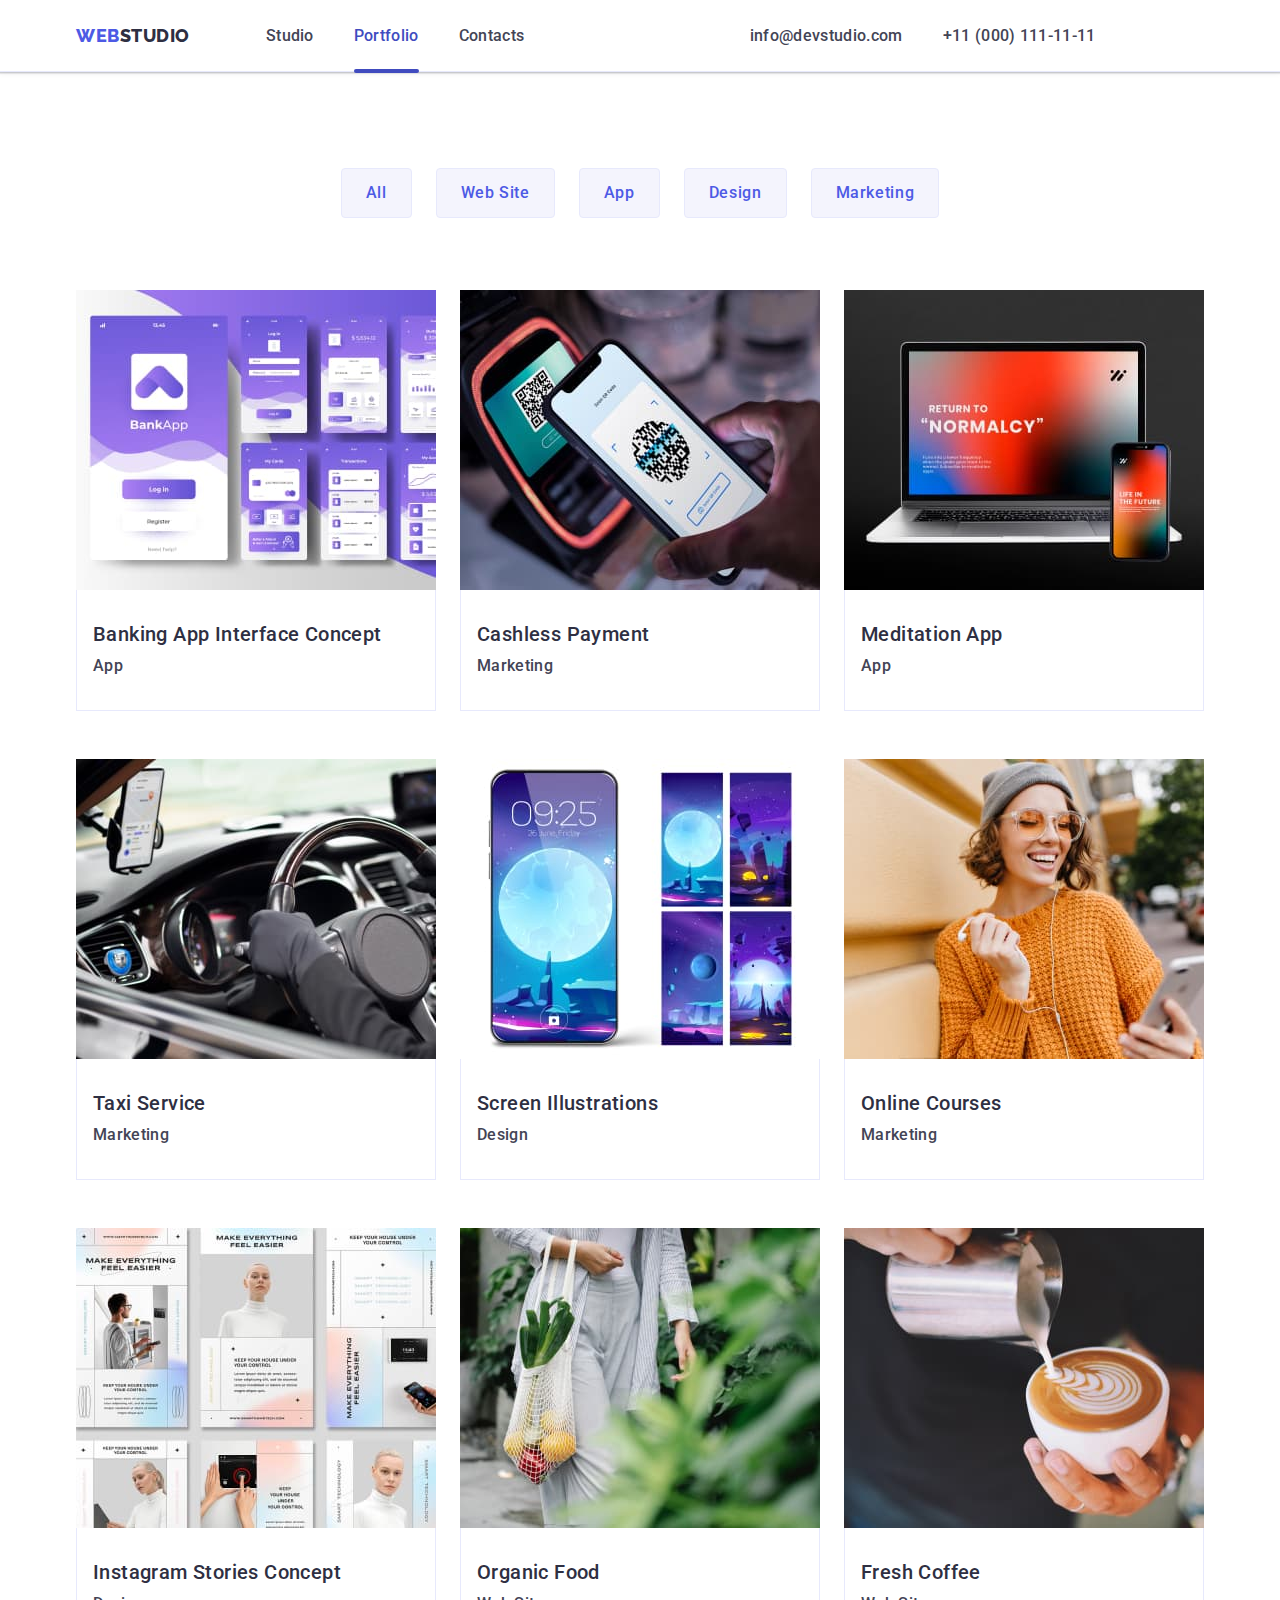
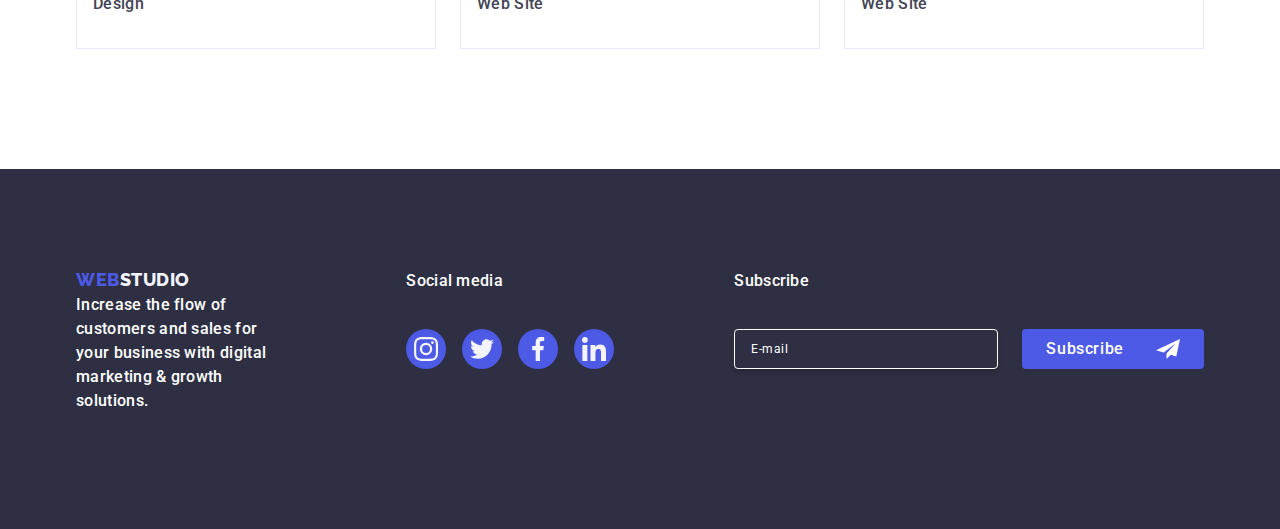
==== portfolio.html @ bc47aa1d "Initial commit" ====
<!DOCTYPE html>
<html lang="en">
  <head>
    <link rel="preconnect" href="https://fonts.googleapis.com" />
    <link rel="preconnect" href="https://fonts.gstatic.com" crossorigin />
    <link
      href="https://fonts.googleapis.com/css2?family=Raleway:wght@800&family=Roboto:wght@400;500;700;900&display=swap"
      rel="stylesheet"
    />

    <link
      rel="stylesheet"
      href="https://cdnjs.cloudflare.com/ajax/libs/modern-normalize/2.0.0/modern-normalize.min.css"
      integrity="sha512-4xo8blKMVCiXpTaLzQSLSw3KFOVPWhm/TRtuPVc4WG6kUgjH6J03IBuG7JZPkcWMxJ5huwaBpOpnwYElP/m6wg=="
      crossorigin="anonymous"
      referrerpolicy="no-referrer"
    />
    <link rel="stylesheet" href="css/style.css" />
    <meta charset="UTF-8" />
    <meta name="viewport" content="width=device-width, initial-scale=1.0" />
    <title>Portfolio</title>
  </head>
  <body>
    <header class="head">
      <div class="headercontainer container">
        <nav class="headernav">
          <a class="logo link" href="index.html"
            >WEB<span class="logospan">Studio</span></a
          >
          <ul class="list">
            <li><a href="./index.html" class="navlink link">Studio</a></li>
            <li>
              <a href="./portfolio.html" class="navlink link active">
                Portfolio</a
              >
            </li>
            <li><a href="" class="navlink link">Contacts</a></li>
          </ul>
        </nav>
        <address class="adress">
          <ul class="list">
            <li>
              <a href="mailto:info@devstudio.com" class="adreslink link"
                >info@devstudio.com</a
              >
            </li>
            <li>
              <a href="tel:11(000)1111111" class="adreslink link"
                >+11 (000) 111-11-11</a
              >
            </li>
          </ul>
        </address>
      </div>
    </header>
    <main>
      <section class="portfolio">
        <div class="container">
          <h1 class="visually-hidden">PORTFOLIO</h1>
          <ul class="list">
            <li><button class="btn" type="button">All</button></li>
            <li><button class="btn" type="button">Web Site</button></li>
            <li><button class="btn" type="button">App</button></li>
            <li><button class="btn" type="button">Design</button></li>
            <li><button class="btn" type="button">Marketing</button></li>
          </ul>

          <ul class="portfoliolist">
            <li class="portfolioitem">
              <a class="link" href="">
                <div class="overlaytext">
                  <img
                    src="./images/portfolio1.jpg"
                    alt="Mockup Banking App Interface "
                    width="360"
                    height="300"
                  />
                  <p class="paragraph">
                    14 Stylish and User-Friendly App Design Concepts · Task
                    Manager App · Calorie Tracker App · Exotic Fruit Ecommerce
                    App · Cloud Storage App
                  </p>
                </div>
                <div class="portfoliodescription">
                  <h2 class="headertwo">Banking App Interface Concept</h2>
                  <p class="paragraph">App</p>
                </div>
              </a>
            </li>
            <li class="portfolioitem">
              <a class="link" href="">
                <div class="overlaytext">
                  <img
                    src="./images/Portfolio2.jpg"
                    alt="mobile payment terminal"
                    width="360"
                    height="300"
                  />
                  <p class="paragraph">
                    14 Stylish and User-Friendly App Design Concepts · Task
                    Manager App · Calorie Tracker App · Exotic Fruit Ecommerce
                    App · Cloud Storage App
                  </p>
                </div>
                <div class="portfoliodescription">
                  <h2 class="headertwo">Cashless Payment</h2>
                  <p class="paragraph">Marketing</p>
                </div>
              </a>
            </li>
            <li class="portfolioitem">
              <a class="link" href="">
                <div class="overlaytext">
                  <img
                    src="./images/portfolio3.jpg"
                    alt="Mokup application on laptop and mobile phone"
                    width="360"
                    height="300"
                  />
                  <p class="paragraph">
                    14 Stylish and User-Friendly App Design Concepts · Task
                    Manager App · Calorie Tracker App · Exotic Fruit Ecommerce
                    App · Cloud Storage App
                  </p>
                </div>
                <div class="portfoliodescription">
                  <h2 class="headertwo">Meditation App</h2>
                  <p class="paragraph">App</p>
                </div>
              </a>
            </li>
            <li class="portfolioitem">
              <a class="link" href="">
                <div class="overlaytext">
                  <img
                    src="./images/portfolio4.jpg"
                    alt="interior of taxi car"
                    width="360"
                    height="300"
                  />
                  <p class="paragraph">
                    14 Stylish and User-Friendly App Design Concepts · Task
                    Manager App · Calorie Tracker App · Exotic Fruit Ecommerce
                    App · Cloud Storage App
                  </p>
                </div>
                <div class="portfoliodescription">
                  <h2 class="headertwo">Taxi Service</h2>
                  <p class="paragraph">Marketing</p>
                </div>
              </a>
            </li>
            <li class="portfolioitem">
              <a class="link" href="">
                <div class="overlaytext">
                  <img
                    src="./images/portfolio5.jpg"
                    alt="Mokcup 5 ilustrations on mobile phone"
                    width="360"
                    height="300"
                  />
                  <p class="paragraph">
                    14 Stylish and User-Friendly App Design Concepts · Task
                    Manager App · Calorie Tracker App · Exotic Fruit Ecommerce
                    App · Cloud Storage App
                  </p>
                </div>
                <div class="portfoliodescription">
                  <h2 class="headertwo">Screen Illustrations</h2>
                  <p class="paragraph">Design</p>
                </div>
              </a>
            </li>
            <li class="portfolioitem">
              <a class="link" href="">
                <div class="overlaytext">
                  <img
                    src="./images/portfolio6.jpg"
                    alt="Optymistic woman in orange sweater looking on mobile phone screen outside"
                    width="360"
                    height="300"
                  />
                  <p class="paragraph">
                    14 Stylish and User-Friendly App Design Concepts · Task
                    Manager App · Calorie Tracker App · Exotic Fruit Ecommerce
                    App · Cloud Storage App
                  </p>
                </div>
                <div class="portfoliodescription">
                  <h2 class="headertwo">Online Courses</h2>
                  <p class="paragraph">Marketing</p>
                </div>
              </a>
            </li>
            <li class="portfolioitem">
              <a class="link" href="">
                <div class="overlaytext">
                  <img
                    src="./images/portfolio7.jpg"
                    alt="6 scrren shots examples of Instagram stories"
                    width="360"
                    height="300"
                  />
                  <p class="paragraph">
                    14 Stylish and User-Friendly App Design Concepts · Task
                    Manager App · Calorie Tracker App · Exotic Fruit Ecommerce
                    App · Cloud Storage App
                  </p>
                </div>
                <div class="portfoliodescription">
                  <h2 class="headertwo">Instagram Stories Concept</h2>
                  <p class="paragraph">Design</p>
                </div>
              </a>
            </li>
            <li class="portfolioitem">
              <a class="link" href="">
                <div class="overlaytext">
                  <img
                    src="./images/portfolio8.jpg"
                    alt="Woman carries fruits and vegetables in basket"
                    width="360"
                    height="300"
                  />
                  <p class="paragraph">
                    14 Stylish and User-Friendly App Design Concepts · Task
                    Manager App · Calorie Tracker App · Exotic Fruit Ecommerce
                    App · Cloud Storage App
                  </p>
                </div>
                <div class="portfoliodescription">
                  <h2 class="headertwo">Organic Food</h2>
                  <p class="paragraph">Web Site</p>
                </div>
              </a>
            </li>
            <li class="portfolioitem">
              <a class="link" href="">
                <div class="overlaytext">
                  <img
                    src="./images/portfolio9.jpg"
                    alt="Someone is pouring milk into coffe cup"
                    width="360"
                    height="300"
                  />
                  <p class="paragraph">
                    14 Stylish and User-Friendly App Design Concepts · Task
                    Manager App · Calorie Tracker App · Exotic Fruit Ecommerce
                    App · Cloud Storage App
                  </p>
                </div>
                <div class="portfoliodescription">
                  <h2 class="headertwo">Fresh Coffee</h2>
                  <p class="paragraph">Web Site</p>
                </div>
              </a>
            </li>
          </ul>
        </div>
      </section>
    </main>
    <footer class="footer">
      <div class="footercontainer container">
        <div class="footerleft">
          <a href="index.html" class="logo link"
            >WEB<span class="logospan">Studio</span></a
          >

          <p class="paragraph">
            Increase the flow of customers and sales for your business with
            digital marketing & growth solutions.
          </p>
        </div>
        <div class="footerright">
          <p class="paragraph">Social media</p>
          <ul class="socialicons">
            <li class="socialicon">
              <a class="sociallink" href="">
                <svg class="svgproperties" width="24" height="24">
                  <use href="./images/icons.svg#icon-instagram-2"></use>
                </svg>
              </a>
            </li>
            <li class="socialicon">
              <a class="sociallink" href="">
                <svg class="svgproperties" width="24" height="24">
                  <use href="./images/icons.svg#icon-twitter-1"></use>
                </svg>
              </a>
            </li>
            <li class="socialicon">
              <a class="sociallink" href="">
                <svg class="svgproperties" width="24" height="24">
                  <use href="./images/icons.svg#icon-facebook-1"></use>
                </svg>
              </a>
            </li>
            <li class="socialicon">
              <a class="sociallink" href="">
                <svg class="svgproperties" width="24" height="24">
                  <use href="./images/icons.svg#icon-linkedin-1"></use>
                </svg>
              </a>
            </li>
          </ul>
        </div>
        <div class="footersubscribe">
          <p class="paragraph">Subscribe</p>
          <form class="subscribebox">
            <label class="subscribefooterlabel">
              <input
                type="email"
                name="email"
                class="textbox"
                placeholder="E-mail"
                required
              />
            </label>
            <button type="submit" class="herobutton">
              Subscribe
              <svg class="svgproperties" width="24" height="24">
                <use href="./images/icons.svg#icon-send"></use>
              </svg>
            </button>
          </form>
        </div>
      </div>
    </footer>
  </body>
</html>
---- css/style.css ----
@import "normalize.css";
/* GLOBAL */
* {
  padding: 0;
  margin: 0;
}

:root {
  --text-color: #434455;
  --background-color: #ffffff;
  --logo-color: #4d5ae5;
  --logo-span-color: #2e2f42;
  --footer-text: #f4f4fd;
  --borderbuttoncolor: #e7e9fc;
  --linkiconcolor: #8e8f99;
  --span-checked-background: #404bbf;
}

body {
  /* display: block; */
  font-family: "Roboto", sans-serif;
  font-size: 16px;
  font-weight: 500;
  line-height: 24px;
  color: rgba(46, 47, 66, 1);
}
.container {
  width: 1158px;
  margin: 0 auto;
  padding: 0 15px;
}
.list {
  list-style: none;
  display: flex;
  gap: 24px;
}

.link {
  text-decoration: none;
}
img {
  display: block;
}

.visually-hidden {
  position: absolute;
  width: 1px;
  height: 1px;
  margin: -1px;
  border: 0;
  padding: 0;

  white-space: nowrap;
  clip-path: inset(100%);
  clip: rect(0 0 0 0);
  overflow: hidden;
}

/* HEADER */
.head {
  display: flex;
  align-items: center;
  justify-content: center;
  border-bottom: 1px solid #e7e9fc;
  height: 72px;
  /* padding: 31px 0; */
  box-shadow: 0px 2px 1px rgba(46, 47, 66, 0.08),
    0px 1px 1px rgba(46, 47, 66, 0.16), 0px 1px 6px rgba(46, 47, 66, 0.08);
}
.logo {
  font-family: "Raleway", sans-serif;
  font-weight: 800;
  font-size: 18px;
  line-height: 1.17;
  letter-spacing: 0.03em;
  text-transform: uppercase;
  color: var(--logo-color);
  margin-right: 76px;
}

.link:hover,
.link:focus {
  color: #404bbf;
}

.logospan {
  color: var(--logo-span-color);
}

.navlink {
  position: relative;
  font-weight: 500;
  font-size: 16px;
  line-height: 1.5;
  letter-spacing: 0.02em;
  color: var(--text-color);
  padding: 24px 0;
  transition: color 250ms cubic-bezier(0.4, 0, 0.2, 1);
}

.active {
  color: #404bbf;
}
.active::after {
  position: absolute;
  content: "";
  left: 0;
  bottom: -4px;
  height: 4px;
  background-color: #404bbf;
  border-radius: 2px;
  width: 100%;
}

.adreslink {
  font-size: 16px;
  line-height: 1.5;
  letter-spacing: 0.02em;
  color: var(--text-color);
  transition: color 250ms cubic-bezier(0.4, 0, 0.2, 1);
}

.head .adress {
  font-style: normal;
}
/* HEADER--placing */
.headercontainer {
  display: flex;
  gap: 20%;
}
.headernav {
  display: flex;
  align-items: center;
}
.headernav .list {
  display: flex;
  gap: 40px;
}
.adress .list {
  display: flex;
  gap: 40px;
}

/* HERO SECTION */
.herosection {
  /* background-color: var(--logo-span-color); */
  background-image: linear-gradient(
      rgba(46, 47, 66, 0.7),
      rgba(46, 47, 66, 0.7)
    ),
    url(../images/herosection.jpg);
  padding: 188px 0;
  max-width: 1440px;
  background-repeat: no-repeat;
  background-position: center;
  background-size: cover;
  margin: 0 auto;
  height: 600px;
}
.herosection .container {
  display: flex;
  flex-direction: column;
  justify-content: center;
  align-items: center;
  gap: 20px;
}
.mainheader {
  font-size: 56px;
  line-height: 1.07;
  text-align: center;
  letter-spacing: 0.02em;
  color: #ffffff;
  max-width: 496px;
}

.herobutton {
  display: block;
  background-color: var(--logo-color);
  font-family: "Roboto", sans-serif;
  color: #ffffff;
  cursor: pointer;
  font-size: 16px;
  font-weight: 500;
  line-height: 1.5;
  letter-spacing: 0.04em;
  min-width: 169px;
  height: 56px;
  border: none;
  border-radius: 4px;
  transition: background-color 250ms cubic-bezier(0.4, 0, 0.2, 1);
}

.herobutton:hover,
.herobutton:focus {
  background-color: #404bbf;
}

/* SECTION1 */
.featuressection {
  padding: 120px 0;
}

.featuressection .listitem {
  /* border: 1px solid red; */
  width: calc((100% - 72px) / 4);
}

.icon {
  background-color: #f4f4fd;
  display: flex;
  justify-content: center;
  align-items: center;
  height: 112px;
  border-radius: 4px;
  margin-bottom: 8px;
}

.headerthree {
  font-weight: 500;
  font-size: 20px;
  line-height: 1.2;
  letter-spacing: 0.02em;
  color: var(--logo-span-color);
  margin-bottom: 8px;
}

.paragraph {
  font-size: 16px;
  line-height: 1.5;
  letter-spacing: 0.02em;
  color: var(--text-color);
}

/* SECTION2 */
.skillssection {
  padding-bottom: 120px;
}

.skillssection .listitem {
  width: calc((100% - 48px) / 3);
}
.headertwo {
  font-size: 36px;
  line-height: 1.11;
  text-align: center;
  letter-spacing: 0.02em;
  text-transform: capitalize;
  color: var(--logo-span-color);
  margin-bottom: 72px;
}

/* SECTION3 */
.ourteamsection {
  background-color: #f4f4fd;
  padding: 120px 0;
}

.teammember {
  background-color: #ffffff;
  width: calc((100% - 72px) / 4);
  border-radius: 0px 0px 4px 4px;
  box-shadow: 0px 1px 6px rgba(46, 47, 66, 0.08),
    0px 1px 1px rgba(46, 47, 66, 0.16), 0px 2px 1px rgba(46, 47, 66, 0.08);
}

.memberdescription {
  padding: 32px 16px;
  /* width: 100%; */
}
.memberdescription .headerthree {
  text-align: center;
  margin-bottom: 8px;
}

.memberdescription .paragraph {
  text-align: center;
}

.memberdescription .socialicons {
  list-style: none;
  display: flex;
  gap: 24px;
  justify-content: center;
  padding: 20px 0 0 0;
}

.socialicons .socialicon {
  width: 40px;
  height: 40px;
}

.sociallink {
  /* border: 1px solid red; */
  width: 100%;
  height: 100%;
  background-color: var(--logo-color);
  border-radius: 50%;
  display: flex;
  justify-content: center;
  align-items: center;
  transition: background-color 250ms cubic-bezier(0.4, 0, 0.2, 1);
}

.sociallink:hover,
.sociallink:focus {
  background-color: #404bbf;
}

.svgproperties {
  fill: #f4f4fd;
}

/* SECTION 5 CUSTOMERS */
.customers {
  padding: 120px 0;
}

.customer {
  height: 88px;
  width: calc((100% - 120px) / 6);
}

.customerlink {
  width: 100%;
  height: 100%;
  border: 1px solid #8e8f99;
  border-radius: 4px;
  display: flex;
  justify-content: center;
  align-items: center;
  color: var(--linkiconcolor);
  transition: border-color 250ms cubic-bezier(0.4, 0, 0.2, 1),
    color 250ms cubic-bezier(0.4, 0, 0.2, 1);
}

.customerlink:hover,
.customerlink:focus {
  border-color: #404bbf;
  color: #404bbf;
}

.customer .svgproperties {
  fill: currentColor;
}

/* FOOTER */
.footer {
  background-color: var(--logo-span-color);
  padding: 100px 0;
}

.footercontainer {
  display: flex;
  align-items: baseline;
}

.footerleft,
.footerright {
  margin-right: 120px;
}
.footer .socialicons {
  list-style: none;
  display: flex;
  gap: 16px;
  justify-content: center;
  padding: 20px 0 0 0;
}

.footer .sociallink {
  display: flex;
  /* display: inline-block;
  margin-bottom: 16px; */
  transition: background-color 250ms cubic-bezier(0.4, 0, 0.2, 1);
}

.footer .sociallink:hover,
.footer .sociallink:focus {
  background-color: #31d0aa;
}

.footer .paragraph {
  max-width: 264px;
  color: var(--background-color);
  margin-bottom: 16px;
}

.footer .logospan {
  color: #f4f4fd;
}

/* FOOTER SUBSCRIBE SECTION */
.subscribebox {
  display: flex;
  gap: 24px;
  padding: 20px 0 0 0;
}
/* .subscribefooterlabel {
  display: flex;
  gap: 24px;
} */

.subscribefooterlabel .textbox {
  gap: 24px;
  width: 264px;
  height: 40px;
  flex-shrink: 0;
  border-radius: 4px;
  border: 1px solid #ffffff;
  border-radius: 4px;
  box-shadow: 0px 4px 4px 0px rgba(0, 0, 0, 0.15);
  background-color: transparent;
  color: #ffffff;
  font-size: 12px;
  line-height: 1.5;
  letter-spacing: 0.04em;
  padding-left: 16px;
  box-shadow: 0px 4px 4px 0px rgba(0, 0, 0, 0.15);
}

.subscribebox .textbox::placeholder {
  color: #ffffff;
}

.subscribebox .textbox:focus {
  border: 1px solid var(--background-color);
  outline: none;
}

.subscribebox .herobutton {
  min-width: 165px;
  height: 40px;
  display: flex;
  justify-content: center;
  align-items: center;
  gap: 16px;
  padding: 8px 24px;
}

.subscribebox .herobutton .svgproperties {
  margin-left: 16px;
}
/* PORTFOLIO */
.portfolio {
  padding: 96px 0 120px 0;
}

.portfolio .list {
  list-style: none;
  justify-content: center;
  gap: 24px;
  margin-bottom: 72px;
}

.portfoliolist {
  display: flex;
  justify-content: center;
  list-style: none;
  flex-wrap: wrap;
  column-gap: 24px;
  row-gap: 48px;
}
.portfolioitem {
  width: calc((100% - 48px) / 3);
}

.portfoliolist .link {
  display: block;
  transition: box-shadow 250ms cubic-bezier(0.4, 0, 0.2, 1);
}

.portfoliolist .link:hover,
.portfoliolist .link:focus {
  box-shadow: 0px 1px 6px rgba(46, 47, 66, 0.08),
    0px 1px 1px rgba(46, 47, 66, 0.16), 0px 2px 1px rgba(46, 47, 66, 0.08);
  transform: translateY(0%);
}

.portfoliodescription {
  padding: 32px 16px;
  border: 1px solid #e7e9fc;
  border-top: none;
}

.portfoliolist .headertwo {
  font-weight: 500;
  font-size: 20px;
  line-height: 1.2;
  letter-spacing: 0.02em;
  color: var(--logo-span-color);
  text-align: left;
  margin-bottom: 8px;
}

.btn {
  background-color: var(--footer-text);
  color: var(--logo-color);
  cursor: pointer;
  font-size: 16px;
  font-weight: 500;
  font-family: "Roboto", sans-serif;
  line-height: 1.5;
  letter-spacing: 0.04em;
  padding: 12px 24px;
  border: 1px solid var(--borderbuttoncolor);
  border-radius: 4px;
  transition: color 250ms cubic-bezier(0.4, 0, 0.2, 1),
    background-color 250ms cubic-bezier(0.4, 0, 0.2, 1),
    border-color 250ms cubic-bezier(0.4, 0, 0.2, 1),
    box-shadow 250ms cubic-bezier(0.4, 0, 0.2, 1);
}

.btn:hover,
.btn:focus {
  border: 1px solid transparent;
  background-color: #404bbf;
  color: #ffffff;
  box-shadow: 0px 3px 1px rgba(0, 0, 0, 0.1), 0px 2px 1px rgba(0, 0, 0, 0.08),
    0px 2px 2px rgba(0, 0, 0, 0.12);
}

/* PORTFOLIO --- OVERLAY TEXT */
.overlaytext {
  position: relative;
  overflow: hidden;
}

.overlaytext .paragraph {
  position: absolute;
  top: 0;
  left: 0;
  padding: 40px 32px;
  background-color: #4d5ae5;
  width: 100%;
  height: 100%;
  color: var(--footer-text);
  opacity: 0.9;
  transform: translatey(100%);
  transition: transform 250ms cubic-bezier(0.4, 0, 0.2, 1);
}

.portfolioitem .link:hover .paragraph,
.portfolioitem .link:focus .paragraph {
  transform: translatey(0);
}

/* MODAL */
.is-hidden {
  visibility: hidden;
  opacity: 0;
  pointer-events: none;
}

.backdrop {
  position: fixed;
  height: 100vh;
  width: 100vw;
  top: 0;
  left: 0;
  /* display: flex;
  justify-content: center;
  align-items: center; */
  background-color: rgba(46, 47, 66, 0.4);
  transition: opacity 250ms cubic-bezier(0.4, 0, 0.2, 1),
    visibility 250ms cubic-bezier(0.4, 0, 0.2, 1);
}

.modal {
  position: absolute;
  top: 50%;
  left: 50%;
  transform: translate(-50%, -50%) scale(1);
  min-height: 584px;
  background: #fcfcfc;
  width: 408px;
  border-radius: 4px;
  box-shadow: 0px 1px 1px rgba(0, 0, 0, 0.14), 0px 1px 3px rgba(0, 0, 0, 0.12),
    0px 2px 1px rgba(0, 0, 0, 0.2);
  transition: transform 250ms cubic-bezier(0.4, 0, 0.2, 1);
  padding: 72px 24px 24px 24px;
}

.modal .modalcontainer {
  margin-bottom: 8px;
}
.modal .paragraph {
  font-weight: 500;
  color: var(--logo-span-color);
  margin-bottom: 16px;
  text-align: center;
}
.closemodal {
  position: absolute;
  top: 24px;
  right: 24px;
  width: 24px;
  height: 24px;
  border-radius: 50%;
  border: 1px solid rgba(0, 0, 0, 0.1);
  display: flex;
  justify-content: center;
  align-items: center;
  background-color: #e7e9fc;
  cursor: pointer;
  transition: background-color 250ms cubic-bezier(0.4, 0, 0.2, 1),
    border 250ms cubic-bezier(0.4, 0, 0.2, 1);
}

.closemodal .svgproperties {
  transition: fill 250ms cubic-bezier(0.4, 0, 0.2, 1);
  fill: var(--logo-span-color);
}

.closemodal:hover .svgproperties,
.closemodal:focus .svgproperties {
  fill: #ffffff;
}

.closemodal:hover,
.closemodal:focus {
  background-color: #404bbf;
  border: none;
}

/* .form {
  display: flex;
  flex-direction: column;
  gap: 116px;
} */

/* .form-group {
  display: flex;
  flex-direction: column;
  gap: 8px;
  border: none;
} */

/* INPUT TEXT BOX AND LABELS */

.textboxlabelgroup {
  margin-bottom: 8px;
}

.form-label {
  display: block;
  gap: 4px;
  width: 360px;
  color: var(--linkiconcolor);
  font-family: Roboto;
  font-size: 12px;
  font-style: normal;
  font-weight: 400;
  letter-spacing: 0.04em;
  line-height: 1.17;
  margin-bottom: 4px;
}

.textboxiconcontainer {
  /* border: 1px solid red; */
  position: relative;
}
.textbox {
  width: 100%;
  height: 40px;
  border-radius: 4px;
  border: 1px solid rgba(46, 47, 66, 0.4);
  padding-left: 38px;
  background-color: transparent;
  outline: transparent;
  transition: border-color 250ms cubic-bezier(0.4, 0, 0.2, 1);
}

.inputicon {
  position: absolute;
  top: 50%;
  left: 16px;
  transform: translateY(-50%);
  transition: fill 250ms cubic-bezier(0.4, 0, 0.2, 1);
}

.textboxiconcontainer:focus-within {
  fill: #4d5ae5;
}

.textbox:focus {
  /* border: 1px solid var(--logo-color); */
  border-color: #4d5ae5;
  outline: none;
}
.textareacontainer {
  margin-bottom: 16px;
}

.textareacontainer .modalcomment {
  padding: 8px 16px;
  width: 100%;
  height: 120px;
  border-radius: 4px;
  border: 1px solid rgba(46, 47, 66, 0.4);
  color: rgba(46, 47, 66, 0.4);
  font-size: 12px;
  line-height: 1.17;
  letter-spacing: 0.04em;
  background-color: transparent;
  outline: transparent;
  resize: none;
  transition: border-color 250ms cubic-bezier(0.4, 0, 0.2, 1);
}

.textareacontainer .modalcomment:focus {
  border-color: #4d5ae5;
  outline: none;
}

.checkboxcontainer {
  margin-bottom: 24px;
}
.checkboxlabel {
  display: block;
  gap: 8px;
  color: var(--linkiconcolor);
  font-family: Roboto;
  font-size: 12px;
  font-style: normal;
  font-weight: 400;
  line-height: 1.17;
  letter-spacing: 0.04em;
}

.checkboxlabel .link {
  color: var(--logo-color);
}

.checkboxspan {
  width: 16px;
  height: 16px;
  border: 1px solid rgba(46, 47, 66, 0.4);
  border-radius: 2px;
  transition: background-color 250ms cubic-bezier(0.4, 0, 0.2, 1),
    border 250ms cubic-bezier(0.4, 0, 0.2, 1),
    fill 250ms cubic-bezier(0.4, 0, 0.2, 1);
  display: inline-flex;
  align-items: center;
  justify-content: center;
  fill: transparent;
}

.checkboxinput:checked + .checkboxlabel .checkboxspan {
  background-color: var(--span-checked-background);
  border: none;
  fill: var(--footer-text);
}

.modal .herobutton {
  margin: 0 auto;
}
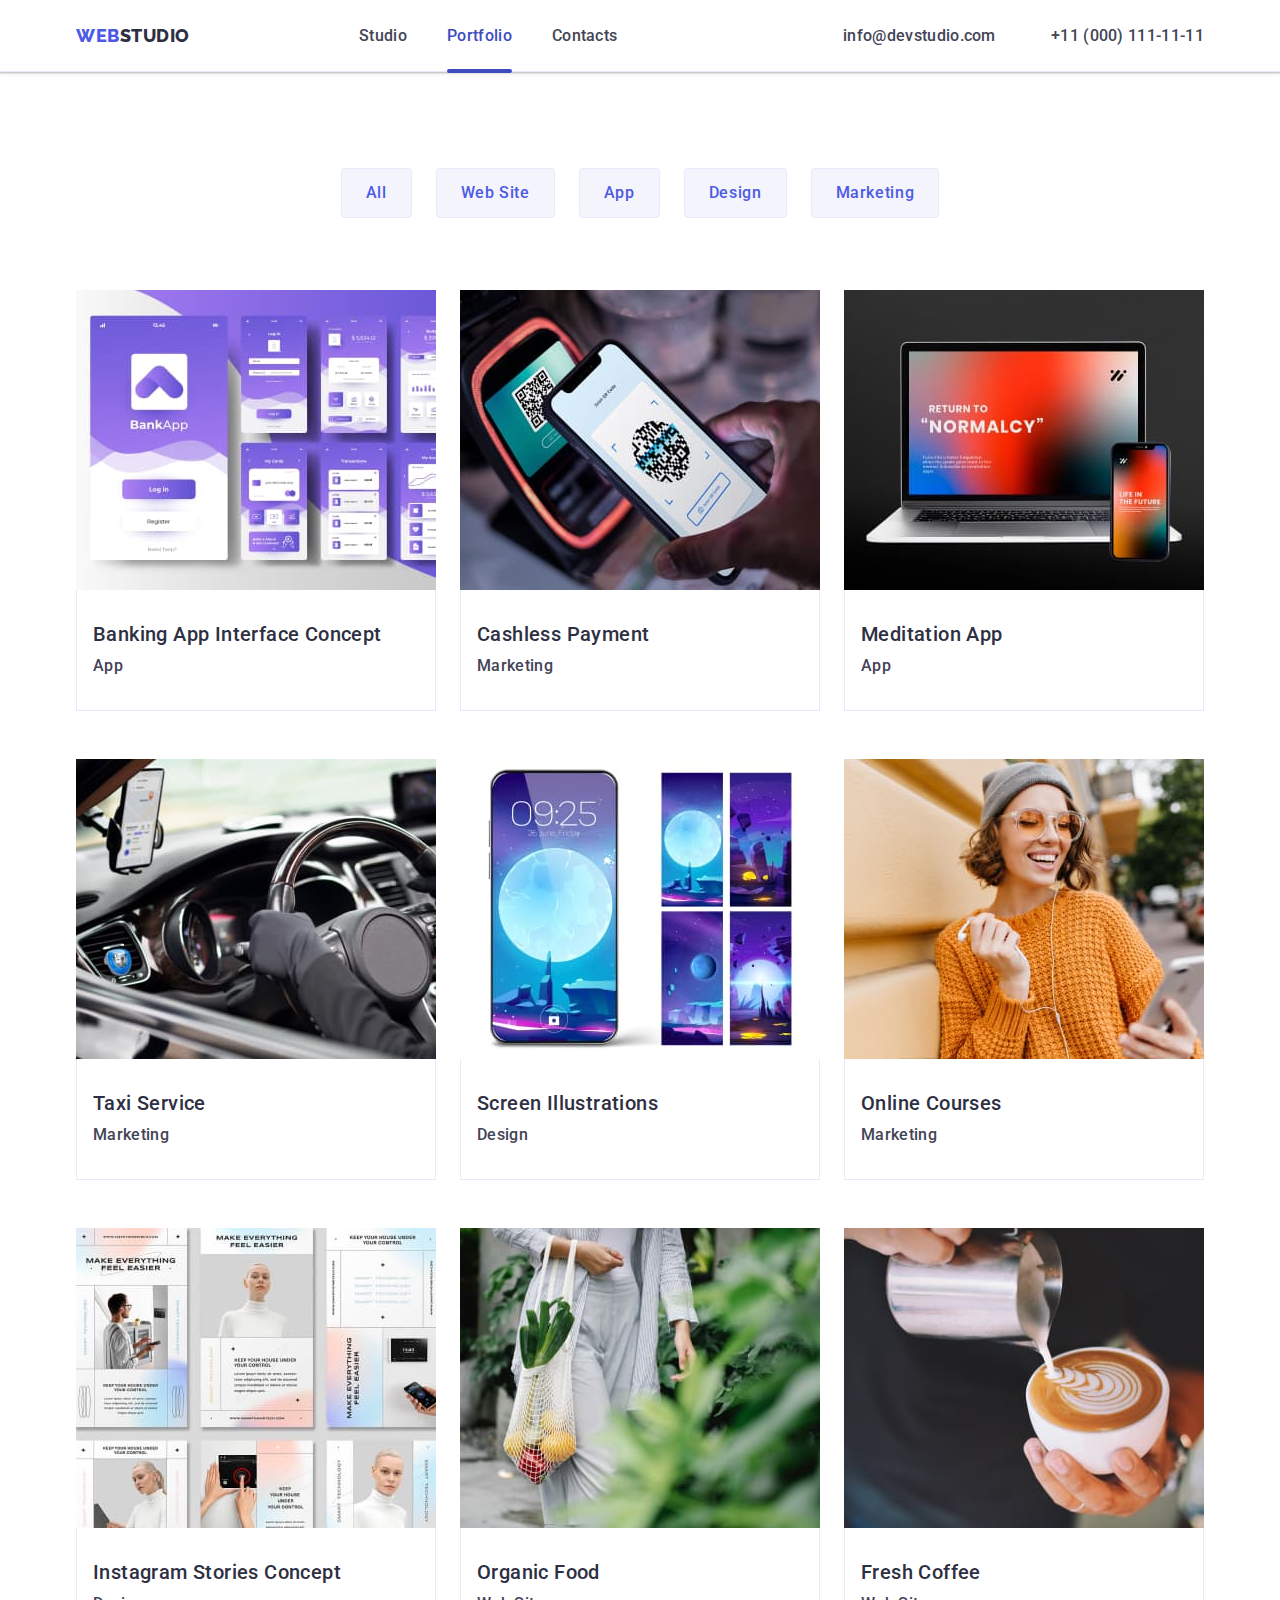
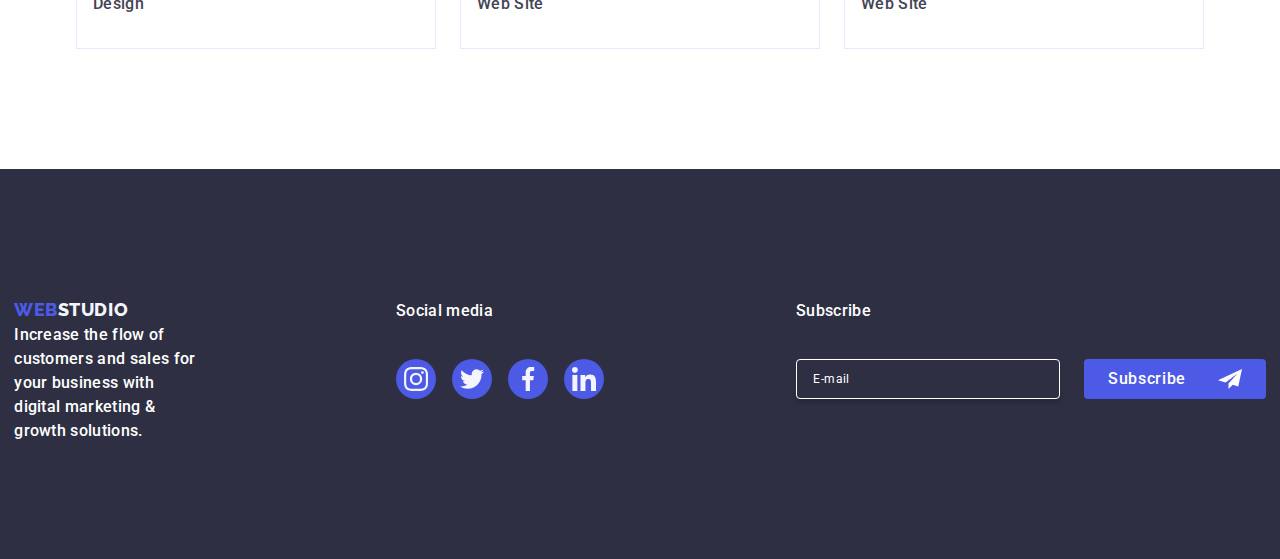
==== commit 0c5c3278: "portfolio" ====
--- a/portfolio.html
+++ b/portfolio.html
@@ -27,6 +27,28 @@
           <a class="logo link" href="index.html"
             >WEB<span class="logospan">Studio</span></a
           >
+
+          <!-- MOBILE MENU HAMBURGER OPEN -->
+          <button
+            class="menu-toggle js-open-menu"
+            aria-expanded="false"
+            aria-controls="mobile-menu"
+          >
+            <svg
+              width="24"
+              height="24"
+              fill="currentColor"
+              viewBox="0 0 20 20"
+              xmlns="http://www.w3.org/2000/svg"
+            >
+              <path
+                fill-rule="evenodd"
+                d="M3 5a1 1 0 011-1h12a1 1 0 110 2H4a1 1 0 01-1-1zM3 10a1 1 0 011-1h12a1 1 0 110 2H4a1 1 0 01-1-1zM3 15a1 1 0 011-1h12a1 1 0 110 2H4a1 1 0 01-1-1z"
+                clip-rule="evenodd"
+              ></path>
+            </svg>
+          </button>
+          <!-- MOBILE MENU CLOSE -->
           <ul class="list">
             <li><a href="./index.html" class="navlink link">Studio</a></li>
             <li>
@@ -326,5 +348,75 @@
         </div>
       </div>
     </footer>
+    <div class="menu-container js-menu-container" id="mobile-menu">
+      <button class="menu-toggle js-close-menu">
+        <svg
+          fill="currentColor"
+          viewBox="0 0 20 20"
+          xmlns="http://www.w3.org/2000/svg"
+          width="24"
+          height="24"
+        >
+          <path
+            fill-rule="evenodd"
+            d="M4.293 4.293a1 1 0 011.414 0L10 8.586l4.293-4.293a1 1 0 111.414 1.414L11.414 10l4.293 4.293a1 1 0 01-1.414 1.414L10 11.414l-4.293 4.293a1 1 0 01-1.414-1.414L8.586 10 4.293 5.707a1 1 0 010-1.414z"
+            clip-rule="evenodd"
+          ></path>
+        </svg>
+      </button>
+
+      <ul class="mobile-menu">
+        <li><a href="./index.html" class="link active">Studio</a></li>
+        <li><a href="./portfolio.html" class="link">Portfolio</a></li>
+        <li><a href="" class="link">Contacts</a></li>
+      </ul>
+      <div class="mobiledown">
+        <address class="adress">
+          <ul class="list">
+            <li>
+              <a href="mailto:info@devstudio.com" class="adreslink link"
+                >info@devstudio.com</a
+              >
+            </li>
+            <li>
+              <a href="tel:11(000)1111111" class="adreslink link"
+                >+11 (000) 111-11-11</a
+              >
+            </li>
+          </ul>
+        </address>
+        <ul class="socialicons">
+          <li class="socialicon">
+            <a class="sociallink" href="">
+              <svg class="svgproperties" width="24" height="24">
+                <use href="./images/icons.svg#icon-instagram-2"></use>
+              </svg>
+            </a>
+          </li>
+          <li class="socialicon">
+            <a class="sociallink" href="">
+              <svg class="svgproperties" width="24" height="24">
+                <use href="./images/icons.svg#icon-twitter-1"></use>
+              </svg>
+            </a>
+          </li>
+          <li class="socialicon">
+            <a class="sociallink" href="">
+              <svg class="svgproperties" width="24" height="24">
+                <use href="./images/icons.svg#icon-facebook-1"></use>
+              </svg>
+            </a>
+          </li>
+          <li class="socialicon">
+            <a class="sociallink" href="">
+              <svg class="svgproperties" width="24" height="24">
+                <use href="./images/icons.svg#icon-linkedin-1"></use>
+              </svg>
+            </a>
+          </li>
+        </ul>
+      </div>
+    </div>
+    <script src="./js/mobile-menu.js"></script>
   </body>
 </html>
--- a/css/style.css
+++ b/css/style.css
@@ -1,10 +1,13 @@
 @import "normalize.css";
+@import url("header.css");
+@import url("footer.css");
+@import url("modal.css");
+@import url("menumobile.css");
 /* GLOBAL */
 * {
   padding: 0;
   margin: 0;
 }
-
 :root {
   --text-color: #434455;
   --background-color: #ffffff;
@@ -17,21 +20,26 @@
 }
 
 body {
+  max-width: 100%;
   /* display: block; */
   font-family: "Roboto", sans-serif;
   font-size: 16px;
   font-weight: 500;
   line-height: 24px;
   color: rgba(46, 47, 66, 1);
-}
+  /* overflow-x: hidden; */
+}
+
 .container {
-  width: 1158px;
+  width: 100%;
   margin: 0 auto;
   padding: 0 15px;
 }
+
 .list {
   list-style: none;
   display: flex;
+  /* flex-wrap: wrap; */
   gap: 24px;
 }
 
@@ -54,91 +62,6 @@
   clip-path: inset(100%);
   clip: rect(0 0 0 0);
   overflow: hidden;
-}
-
-/* HEADER */
-.head {
-  display: flex;
-  align-items: center;
-  justify-content: center;
-  border-bottom: 1px solid #e7e9fc;
-  height: 72px;
-  /* padding: 31px 0; */
-  box-shadow: 0px 2px 1px rgba(46, 47, 66, 0.08),
-    0px 1px 1px rgba(46, 47, 66, 0.16), 0px 1px 6px rgba(46, 47, 66, 0.08);
-}
-.logo {
-  font-family: "Raleway", sans-serif;
-  font-weight: 800;
-  font-size: 18px;
-  line-height: 1.17;
-  letter-spacing: 0.03em;
-  text-transform: uppercase;
-  color: var(--logo-color);
-  margin-right: 76px;
-}
-
-.link:hover,
-.link:focus {
-  color: #404bbf;
-}
-
-.logospan {
-  color: var(--logo-span-color);
-}
-
-.navlink {
-  position: relative;
-  font-weight: 500;
-  font-size: 16px;
-  line-height: 1.5;
-  letter-spacing: 0.02em;
-  color: var(--text-color);
-  padding: 24px 0;
-  transition: color 250ms cubic-bezier(0.4, 0, 0.2, 1);
-}
-
-.active {
-  color: #404bbf;
-}
-.active::after {
-  position: absolute;
-  content: "";
-  left: 0;
-  bottom: -4px;
-  height: 4px;
-  background-color: #404bbf;
-  border-radius: 2px;
-  width: 100%;
-}
-
-.adreslink {
-  font-size: 16px;
-  line-height: 1.5;
-  letter-spacing: 0.02em;
-  color: var(--text-color);
-  transition: color 250ms cubic-bezier(0.4, 0, 0.2, 1);
-}
-
-.head .adress {
-  font-style: normal;
-}
-/* HEADER--placing */
-.headercontainer {
-  display: flex;
-  gap: 20%;
-}
-.headernav {
-  display: flex;
-  align-items: center;
-}
-.headernav .list {
-  display: flex;
-  gap: 40px;
-}
-.adress .list {
-  display: flex;
-  gap: 40px;
 }
 
 /* HERO SECTION */
@@ -200,9 +123,12 @@
   padding: 120px 0;
 }
 
-.featuressection .listitem {
-  /* border: 1px solid red; */
-  width: calc((100% - 72px) / 4);
+.featuressection .list {
+  display: inline-flex;
+  flex-direction: column;
+  align-items: flex-start;
+  gap: 72px;
+  margin: 0 16px;
 }
 
 .icon {
@@ -222,6 +148,8 @@
   letter-spacing: 0.02em;
   color: var(--logo-span-color);
   margin-bottom: 8px;
+  margin-top: 8px;
+  text-align: center;
 }
 
 .paragraph {
@@ -234,6 +162,7 @@
 /* SECTION2 */
 .skillssection {
   padding-bottom: 120px;
+  display: none;
 }
 
 .skillssection .listitem {
@@ -253,11 +182,23 @@
 .ourteamsection {
   background-color: #f4f4fd;
   padding: 120px 0;
+  margin: 0 auto;
+}
+
+.ourteamsection .list {
+  display: flex;
+  flex-direction: column;
+
+  align-items: center;
+  gap: 72px;
+  /* width: 80%; */
 }
 
 .teammember {
+  /* border: 1px solid red; */
+  width: 264px;
   background-color: #ffffff;
-  width: calc((100% - 72px) / 4);
+  /* width: calc((100% - 72px) / 4); */
   border-radius: 0px 0px 4px 4px;
   box-shadow: 0px 1px 6px rgba(46, 47, 66, 0.08),
     0px 1px 1px rgba(46, 47, 66, 0.16), 0px 2px 1px rgba(46, 47, 66, 0.08);
@@ -265,7 +206,7 @@
 
 .memberdescription {
   padding: 32px 16px;
-  /* width: 100%; */
+  width: 100%;
 }
 .memberdescription .headerthree {
   text-align: center;
@@ -314,10 +255,14 @@
 .customers {
   padding: 120px 0;
 }
-
+.customers .list {
+  display: flex;
+  flex-wrap: wrap;
+  justify-content: center;
+}
 .customer {
   height: 88px;
-  width: calc((100% - 120px) / 6);
+  width: calc((100% - 120px) / 2);
 }
 
 .customerlink {
@@ -343,112 +288,18 @@
   fill: currentColor;
 }
 
-/* FOOTER */
-.footer {
-  background-color: var(--logo-span-color);
-  padding: 100px 0;
-}
-
-.footercontainer {
-  display: flex;
-  align-items: baseline;
-}
-
-.footerleft,
-.footerright {
-  margin-right: 120px;
-}
-.footer .socialicons {
-  list-style: none;
-  display: flex;
-  gap: 16px;
-  justify-content: center;
-  padding: 20px 0 0 0;
-}
-
-.footer .sociallink {
-  display: flex;
-  /* display: inline-block;
-  margin-bottom: 16px; */
-  transition: background-color 250ms cubic-bezier(0.4, 0, 0.2, 1);
-}
-
-.footer .sociallink:hover,
-.footer .sociallink:focus {
-  background-color: #31d0aa;
-}
-
-.footer .paragraph {
-  max-width: 264px;
-  color: var(--background-color);
-  margin-bottom: 16px;
-}
-
-.footer .logospan {
-  color: #f4f4fd;
-}
-
-/* FOOTER SUBSCRIBE SECTION */
-.subscribebox {
-  display: flex;
-  gap: 24px;
-  padding: 20px 0 0 0;
-}
-/* .subscribefooterlabel {
-  display: flex;
-  gap: 24px;
-} */
-
-.subscribefooterlabel .textbox {
-  gap: 24px;
-  width: 264px;
-  height: 40px;
-  flex-shrink: 0;
-  border-radius: 4px;
-  border: 1px solid #ffffff;
-  border-radius: 4px;
-  box-shadow: 0px 4px 4px 0px rgba(0, 0, 0, 0.15);
-  background-color: transparent;
-  color: #ffffff;
-  font-size: 12px;
-  line-height: 1.5;
-  letter-spacing: 0.04em;
-  padding-left: 16px;
-  box-shadow: 0px 4px 4px 0px rgba(0, 0, 0, 0.15);
-}
-
-.subscribebox .textbox::placeholder {
-  color: #ffffff;
-}
-
-.subscribebox .textbox:focus {
-  border: 1px solid var(--background-color);
-  outline: none;
-}
-
-.subscribebox .herobutton {
-  min-width: 165px;
-  height: 40px;
-  display: flex;
-  justify-content: center;
-  align-items: center;
-  gap: 16px;
-  padding: 8px 24px;
-}
-
-.subscribebox .herobutton .svgproperties {
-  margin-left: 16px;
-}
 /* PORTFOLIO */
 .portfolio {
   padding: 96px 0 120px 0;
 }
 
 .portfolio .list {
+  display: flex;
   list-style: none;
   justify-content: center;
   gap: 24px;
   margin-bottom: 72px;
+  flex-wrap: wrap;
 }
 
 .portfoliolist {
@@ -458,9 +309,6 @@
   flex-wrap: wrap;
   column-gap: 24px;
   row-gap: 48px;
-}
-.portfolioitem {
-  width: calc((100% - 48px) / 3);
 }
 
 .portfoliolist .link {
@@ -543,213 +391,170 @@
   transform: translatey(0);
 }
 
-/* MODAL */
-.is-hidden {
-  visibility: hidden;
-  opacity: 0;
-  pointer-events: none;
-}
-
-.backdrop {
-  position: fixed;
-  height: 100vh;
-  width: 100vw;
-  top: 0;
-  left: 0;
-  /* display: flex;
-  justify-content: center;
-  align-items: center; */
-  background-color: rgba(46, 47, 66, 0.4);
-  transition: opacity 250ms cubic-bezier(0.4, 0, 0.2, 1),
-    visibility 250ms cubic-bezier(0.4, 0, 0.2, 1);
-}
-
-.modal {
-  position: absolute;
-  top: 50%;
-  left: 50%;
-  transform: translate(-50%, -50%) scale(1);
-  min-height: 584px;
-  background: #fcfcfc;
-  width: 408px;
-  border-radius: 4px;
-  box-shadow: 0px 1px 1px rgba(0, 0, 0, 0.14), 0px 1px 3px rgba(0, 0, 0, 0.12),
-    0px 2px 1px rgba(0, 0, 0, 0.2);
-  transition: transform 250ms cubic-bezier(0.4, 0, 0.2, 1);
-  padding: 72px 24px 24px 24px;
-}
-
-.modal .modalcontainer {
-  margin-bottom: 8px;
-}
-.modal .paragraph {
-  font-weight: 500;
-  color: var(--logo-span-color);
-  margin-bottom: 16px;
-  text-align: center;
-}
-.closemodal {
-  position: absolute;
-  top: 24px;
-  right: 24px;
-  width: 24px;
-  height: 24px;
-  border-radius: 50%;
-  border: 1px solid rgba(0, 0, 0, 0.1);
-  display: flex;
-  justify-content: center;
-  align-items: center;
-  background-color: #e7e9fc;
-  cursor: pointer;
-  transition: background-color 250ms cubic-bezier(0.4, 0, 0.2, 1),
-    border 250ms cubic-bezier(0.4, 0, 0.2, 1);
-}
-
-.closemodal .svgproperties {
-  transition: fill 250ms cubic-bezier(0.4, 0, 0.2, 1);
-  fill: var(--logo-span-color);
-}
-
-.closemodal:hover .svgproperties,
-.closemodal:focus .svgproperties {
-  fill: #ffffff;
-}
-
-.closemodal:hover,
-.closemodal:focus {
-  background-color: #404bbf;
-  border: none;
-}
-
-/* .form {
-  display: flex;
-  flex-direction: column;
-  gap: 116px;
-} */
-
-/* .form-group {
-  display: flex;
-  flex-direction: column;
-  gap: 8px;
-  border: none;
-} */
-
-/* INPUT TEXT BOX AND LABELS */
-
-.textboxlabelgroup {
-  margin-bottom: 8px;
-}
-
-.form-label {
-  display: block;
-  gap: 4px;
-  width: 360px;
-  color: var(--linkiconcolor);
-  font-family: Roboto;
-  font-size: 12px;
-  font-style: normal;
-  font-weight: 400;
-  letter-spacing: 0.04em;
-  line-height: 1.17;
-  margin-bottom: 4px;
-}
-
-.textboxiconcontainer {
-  /* border: 1px solid red; */
-  position: relative;
-}
-.textbox {
-  width: 100%;
-  height: 40px;
-  border-radius: 4px;
-  border: 1px solid rgba(46, 47, 66, 0.4);
-  padding-left: 38px;
-  background-color: transparent;
-  outline: transparent;
-  transition: border-color 250ms cubic-bezier(0.4, 0, 0.2, 1);
-}
-
-.inputicon {
-  position: absolute;
-  top: 50%;
-  left: 16px;
-  transform: translateY(-50%);
-  transition: fill 250ms cubic-bezier(0.4, 0, 0.2, 1);
-}
-
-.textboxiconcontainer:focus-within {
-  fill: #4d5ae5;
-}
-
-.textbox:focus {
-  /* border: 1px solid var(--logo-color); */
-  border-color: #4d5ae5;
-  outline: none;
-}
-.textareacontainer {
-  margin-bottom: 16px;
-}
-
-.textareacontainer .modalcomment {
-  padding: 8px 16px;
-  width: 100%;
-  height: 120px;
-  border-radius: 4px;
-  border: 1px solid rgba(46, 47, 66, 0.4);
-  color: rgba(46, 47, 66, 0.4);
-  font-size: 12px;
-  line-height: 1.17;
-  letter-spacing: 0.04em;
-  background-color: transparent;
-  outline: transparent;
-  resize: none;
-  transition: border-color 250ms cubic-bezier(0.4, 0, 0.2, 1);
-}
-
-.textareacontainer .modalcomment:focus {
-  border-color: #4d5ae5;
-  outline: none;
-}
-
-.checkboxcontainer {
-  margin-bottom: 24px;
-}
-.checkboxlabel {
-  display: block;
-  gap: 8px;
-  color: var(--linkiconcolor);
-  font-family: Roboto;
-  font-size: 12px;
-  font-style: normal;
-  font-weight: 400;
-  line-height: 1.17;
-  letter-spacing: 0.04em;
-}
-
-.checkboxlabel .link {
-  color: var(--logo-color);
-}
-
-.checkboxspan {
-  width: 16px;
-  height: 16px;
-  border: 1px solid rgba(46, 47, 66, 0.4);
-  border-radius: 2px;
-  transition: background-color 250ms cubic-bezier(0.4, 0, 0.2, 1),
-    border 250ms cubic-bezier(0.4, 0, 0.2, 1),
-    fill 250ms cubic-bezier(0.4, 0, 0.2, 1);
-  display: inline-flex;
-  align-items: center;
-  justify-content: center;
-  fill: transparent;
-}
-
-.checkboxinput:checked + .checkboxlabel .checkboxspan {
-  background-color: var(--span-checked-background);
-  border: none;
-  fill: var(--footer-text);
-}
-
-.modal .herobutton {
-  margin: 0 auto;
-}
+/* RESPOSNSIVE */
+
+@media (min-width: 769px) and (max-width: 1199px) {
+  .headernav {
+    width: 60%;
+  }
+
+  .headernav .list {
+    display: flex;
+    gap: 40px;
+  }
+
+  .adress {
+    width: 40%;
+  }
+  .adress .list {
+    display: block;
+  }
+
+  .container {
+    margin: 0 auto;
+    padding: 0 15px;
+  }
+  .featuressection .list,
+  .ourteamsection .list {
+    display: flex;
+    flex-direction: row;
+    flex-wrap: wrap;
+    justify-content: center;
+
+    width: 100%;
+    /* padding: 0 150px; */
+  }
+
+  .featuressection .listitem {
+    width: calc((100% - 72px) / 2);
+  }
+
+  .teammember {
+    width: 264px;
+  }
+  .customers .list {
+    display: flex;
+    flex-wrap: wrap;
+    justify-content: center;
+  }
+  .customer {
+    width: calc((100% - 120px) / 3);
+  }
+  .subscribefooterlabel .textbox {
+    max-width: 264px;
+  }
+  .footercontainer {
+    /* border: 1px solid red; */
+    display: flex;
+    flex-direction: row;
+    flex-wrap: wrap;
+    justify-content: start;
+    align-items: baseline;
+    width: 100%;
+    gap: 40px;
+    padding: 0 108px;
+  }
+  .footer .socialicons {
+    padding: 20px 0 0 0;
+  }
+
+  .footersubscribe .paragraph {
+    align-self: flex-start;
+  }
+
+  .subscribebox {
+    display: flex;
+    align-items: baseline;
+    gap: 40px;
+  }
+}
+@media (min-width: 1200px) {
+  .headernav {
+    width: 60%;
+  }
+
+  .headernav .list {
+    display: flex;
+    gap: 40px;
+  }
+
+  .adress {
+    width: 40%;
+  }
+  .adress .list {
+    display: flex;
+
+    justify-content: space-between;
+  }
+  .container {
+    width: 1158px;
+    padding: 0 15px;
+  }
+
+  .featuressection .list {
+    display: flex;
+    flex-direction: row;
+    /* width: 100%; */
+  }
+  .featuressection .listitem,
+  .teammember {
+    width: calc((100% - 72px) / 4);
+  }
+  .skillssection {
+    display: block;
+  }
+
+  .ourteamsection .list {
+    display: flex;
+    flex-direction: row;
+    gap: 24px;
+    flex-wrap: wrap;
+  }
+  .customers .list {
+    display: flex;
+    flex-direction: row;
+    /* flex-wrap: wrap; */
+  }
+  .customer {
+    width: calc((100% - 120px) / 6);
+  }
+  .footercontainer {
+    display: flex;
+    align-items: baseline;
+    flex-direction: row;
+  }
+  .subscribebox {
+    display: flex;
+    gap: 24px;
+    padding: 20px 0 0 0;
+  }
+  .subscribebox .herobutton {
+    margin: 0 0;
+  }
+  .footerleft,
+  .footerright {
+    margin-right: 120px;
+    display: block;
+  }
+  .footersubscribe {
+    display: block;
+  }
+  .footer .socialicons {
+    padding: 20px 0 0 0;
+  }
+  .footer .paragraph {
+    margin-bottom: 16px;
+  }
+  .subscribefooterlabel .textbox {
+    width: 264px;
+  }
+  .portfolioitem {
+    width: calc((100% - 48px) / 3);
+  }
+}
+
+@media (max-width: 1199px) {
+  .featuressection .listitem .icon {
+    display: none;
+  }
+}
